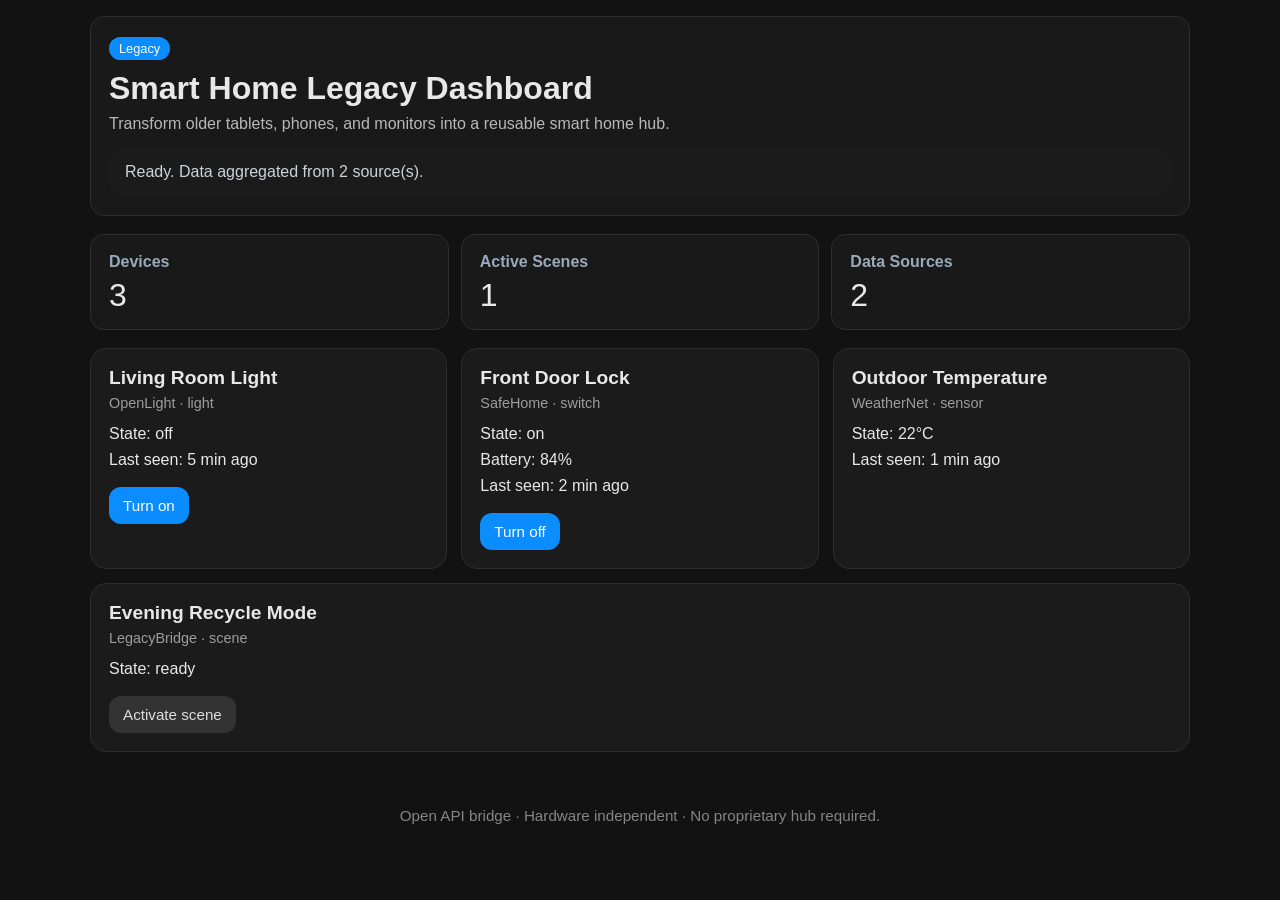
==== index.html @ 0c28c34f "commit" ====
<!DOCTYPE html>
<html lang="en">
<head>
  <meta charset="UTF-8">
  <meta name="viewport" content="width=device-width, initial-scale=1.0">
  <title>Smart Home Legacy Dashboard</title>
  <link rel="stylesheet" href="style.css">
</head>
<body>
  <div class="app-shell">
    <header class="app-header">
      <div class="brand">
        <span class="badge">Legacy</span>
        <h1>Smart Home Legacy Dashboard</h1>
        <p>Transform older tablets, phones, and monitors into a reusable smart home hub.</p>
      </div>
      <div class="status-panel" id="status-panel">Loading data from open device APIs...</div>
    </header>
    <section class="summary-panel" id="summary-panel">
      <div class="summary-card">
        <strong>Devices</strong>
        <span id="device-count">0</span>
      </div>
      <div class="summary-card">
        <strong>Active Scenes</strong>
        <span id="scene-count">0</span>
      </div>
      <div class="summary-card">
        <strong>Data Sources</strong>
        <span id="source-count">0</span>
      </div>
    </section>
    <section class="grid" id="dashboard-grid"></section>
    <footer class="app-footer">
      <p>Open API bridge · Hardware independent · No proprietary hub required.</p>
    </footer>
  </div>
  <script src="script.js"></script>
</body>
</html>
---- style.css ----
/* Smart Home Legacy Dashboard - lightweight, legacy-friendly UI */
html, body {
  margin: 0;
  min-height: 100%;
  font-family: "Segoe UI", Tahoma, Geneva, Verdana, sans-serif;
  background: #121212;
  color: #e8e8e8;
}
body {
  padding: 16px;
}
.app-shell {
  max-width: 1100px;
  margin: 0 auto;
}
.app-header {
  display: block;
  padding: 20px 18px;
  border: 1px solid #2d2d2d;
  border-radius: 14px;
  background: rgba(255,255,255,0.03);
  margin-bottom: 18px;
}
.brand {
  margin-bottom: 12px;
}
.badge {
  display: inline-block;
  background: #0b8cff;
  color: white;
  padding: 4px 10px;
  border-radius: 999px;
  font-size: 0.8rem;
  margin-bottom: 10px;
}
.app-header h1 {
  margin: 0 0 8px;
  font-size: 2rem;
}
.app-header p {
  margin: 0;
  color: #b8b8b8;
  max-width: 760px;
}
.status-panel {
  margin-top: 16px;
  padding: 14px 16px;
  background: #1b1b1b;
  border-radius: 12px;
  color: #cdd2d9;
}
.summary-panel {
  display: flex;
  flex-wrap: wrap;
  gap: 12px;
  margin-bottom: 18px;
}
.summary-card {
  flex: 1 1 180px;
  padding: 18px;
  border-radius: 14px;
  background: rgba(255,255,255,0.03);
  border: 1px solid #2e2e2e;
}
.summary-card strong {
  display: block;
  color: #9ab;
  margin-bottom: 8px;
}
.summary-card span {
  font-size: 2rem;
  line-height: 1;
}
.grid {
  display: flex;
  flex-wrap: wrap;
  gap: 14px;
}
.device-card {
  flex: 1 1 300px;
  min-width: 260px;
  border-radius: 16px;
  background: rgba(255,255,255,0.04);
  border: 1px solid #2d2d2d;
  padding: 18px;
}
.device-card h2 {
  margin: 0 0 6px;
  font-size: 1.2rem;
}
.device-card .meta {
  color: #9d9d9d;
  font-size: 0.9rem;
  margin-bottom: 14px;
}
.device-card .property {
  display: block;
  margin-bottom: 8px;
}
.control-button {
  display: inline-block;
  margin-top: 10px;
  padding: 10px 14px;
  border-radius: 12px;
  border: none;
  background: #0b8cff;
  color: white;
  cursor: pointer;
  text-decoration: none;
  font-size: 0.95rem;
}
.control-button.secondary {
  background: #333;
  color: #ddd;
}
.control-button:disabled {
  opacity: 0.55;
  cursor: default;
}
.app-footer {
  margin-top: 24px;
  padding: 16px;
  color: #858585;
  font-size: 0.95rem;
  text-align: center;
}
@media (max-width: 640px) {
  .summary-panel,
  .grid {
    flex-direction: column;
  }
}
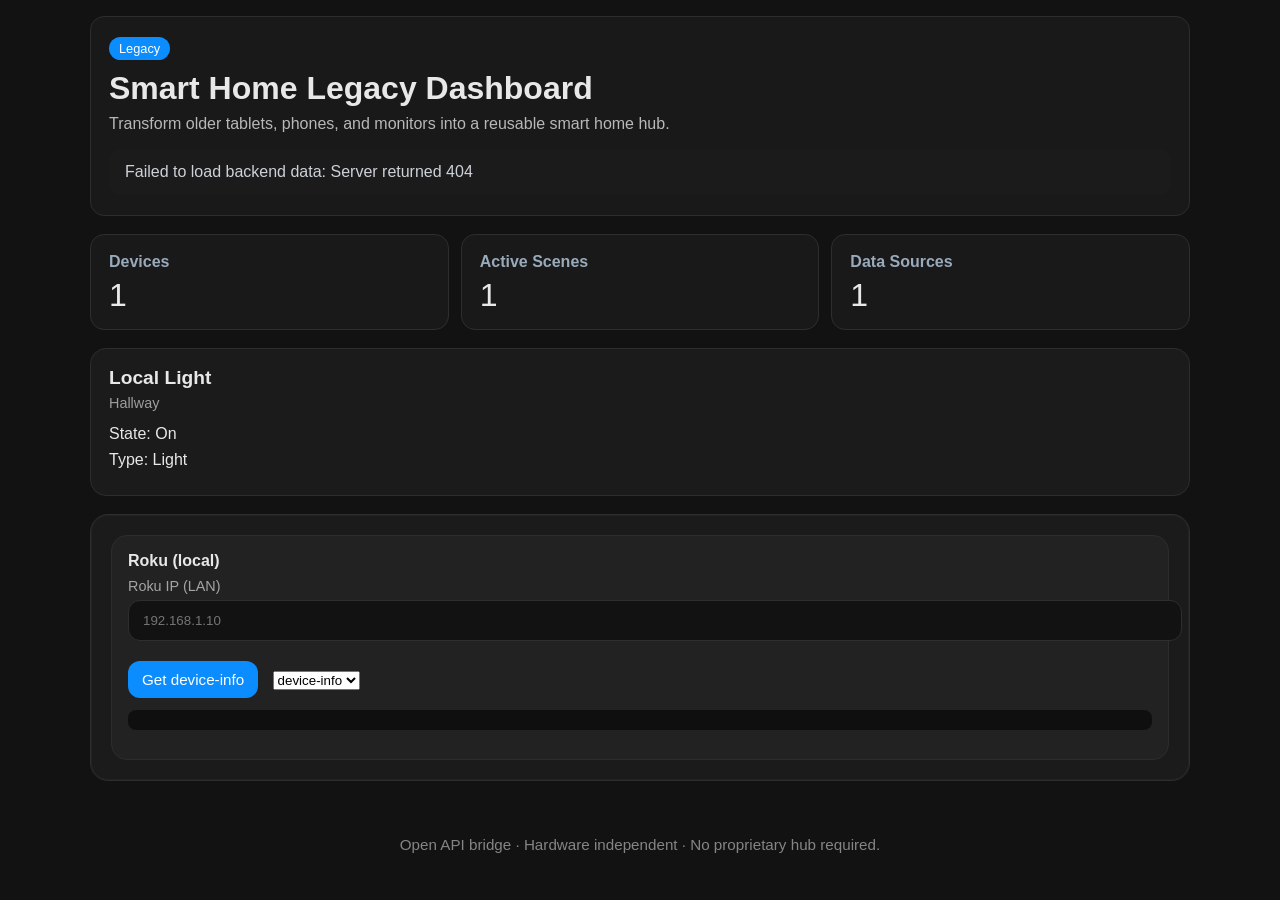
==== commit f6ae2fe5: "roku-1" ====
--- a/index.html
+++ b/index.html
@@ -31,6 +31,23 @@
       </div>
     </section>
     <section class="grid" id="dashboard-grid"></section>
+    <section class="auth-panel" id="roku-panel" style="margin-top:18px;">
+      <div class="profile-card">
+        <strong>Roku (local)</strong>
+        <div class="form-row" style="margin-top:8px;">
+          <label for="roku-ip">Roku IP (LAN)</label>
+          <input id="roku-ip" type="text" placeholder="192.168.1.10" />
+        </div>
+        <div style="margin-top:10px;">
+          <button class="control-button" id="roku-query">Get device-info</button>
+          <select id="roku-path" style="margin-left:10px;">
+            <option value="/query/device-info">device-info</option>
+            <option value="/query/apps">apps</option>
+          </select>
+        </div>
+        <pre id="roku-result" style="white-space:pre-wrap; margin-top:12px; max-height:220px; overflow:auto; background:#0f0f0f; padding:10px; border-radius:8px;"></pre>
+      </div>
+    </section>
     <footer class="app-footer">
       <p>Open API bridge · Hardware independent · No proprietary hub required.</p>
     </footer>
--- a/style.css
+++ b/style.css
@@ -1,3 +1,4 @@
+
 /* Smart Home Legacy Dashboard - lightweight, legacy-friendly UI */
 html, body {
   margin: 0;
@@ -113,9 +114,114 @@
   background: #333;
   color: #ddd;
 }
+.control-button.primary {
+  background: linear-gradient(135deg, #0b8cff, #6d5bff);
+  box-shadow: 0 10px 20px rgba(11, 140, 255, 0.25);
+}
+.control-button.small {
+  padding: 8px 12px;
+  font-size: 0.9rem;
+}
 .control-button:disabled {
   opacity: 0.55;
   cursor: default;
+}
+.hidden {
+  display: none;
+}
+.user-bar {
+  display: flex;
+  justify-content: flex-end;
+  gap: 12px;
+  margin-top: 14px;
+}
+.auth-panel,
+.profile-panel {
+  margin-bottom: 18px;
+  padding: 20px;
+  border-radius: 18px;
+  background: rgba(255, 255, 255, 0.04);
+  border: 1px solid #2d2d2d;
+  box-shadow: inset 0 0 0 1px rgba(255, 255, 255, 0.03);
+}
+.auth-intro h2,
+.profile-header strong {
+  margin: 0 0 8px;
+  font-size: 1.2rem;
+}
+.auth-intro p,
+.profile-header p {
+  margin: 0;
+  color: #b8b8b8;
+}
+.auth-actions {
+  display: grid;
+  gap: 10px;
+  margin: 18px 0;
+}
+.provider-button {
+  width: 100%;
+  padding: 14px 18px;
+  border-radius: 14px;
+  border: none;
+  color: white;
+  cursor: pointer;
+  font-size: 0.95rem;
+  text-align: left;
+}
+.provider-button.google { background: #4285f4; }
+.provider-button.apple { background: #1f1f1f; }
+.provider-button.microsoft { background: #2f2f2f; }
+.email-form {
+  display: grid;
+  gap: 12px;
+}
+.form-row {
+  display: grid;
+  gap: 6px;
+}
+.form-row label {
+  font-size: 0.9rem;
+  color: #a4a4a4;
+}
+.form-row input {
+  width: 100%;
+  padding: 12px 14px;
+  border-radius: 12px;
+  border: 1px solid #2e2e2e;
+  background: #121212;
+  color: #e8e8e8;
+}
+.profile-header {
+  display: flex;
+  justify-content: space-between;
+  align-items: center;
+  gap: 12px;
+  margin-bottom: 20px;
+}
+.profile-details {
+  display: grid;
+  gap: 14px;
+}
+.profile-card {
+  padding: 16px;
+  border-radius: 16px;
+  background: rgba(255, 255, 255, 0.03);
+  border: 1px solid #2d2d2d;
+}
+.connection-list {
+  display: grid;
+  gap: 10px;
+  margin-top: 12px;
+}
+.connection-item {
+  display: flex;
+  justify-content: space-between;
+  align-items: center;
+  gap: 10px;
+  padding: 12px 14px;
+  border-radius: 12px;
+  background: rgba(255,255,255,0.04);
 }
 .app-footer {
   margin-top: 24px;
@@ -126,7 +232,15 @@
 }
 @media (max-width: 640px) {
   .summary-panel,
-  .grid {
+  .grid,
+  .profile-details {
     flex-direction: column;
   }
+  .profile-header {
+    flex-direction: column;
+    align-items: stretch;
+  }
+  .profile-header strong {
+    margin-bottom: 8px;
+  }
 }
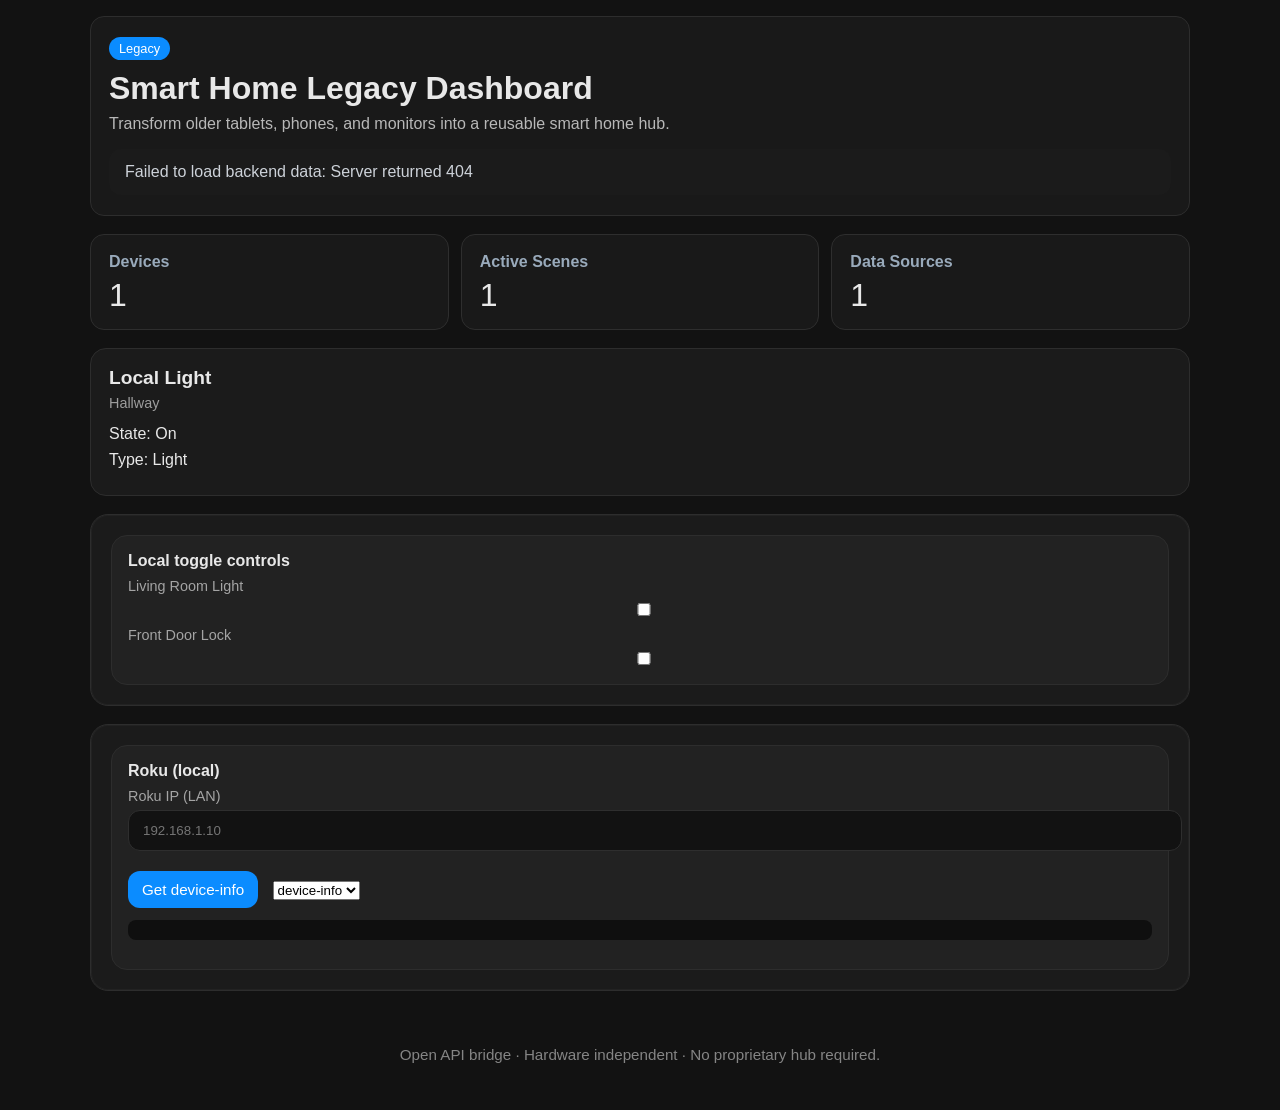
==== commit 51547d81: "commit" ====
--- a/index.html
+++ b/index.html
@@ -31,6 +31,19 @@
       </div>
     </section>
     <section class="grid" id="dashboard-grid"></section>
+    <section class="auth-panel" id="toggle-panel" style="margin-top:18px;">
+      <div class="profile-card">
+        <strong>Local toggle controls</strong>
+        <div class="form-row" style="margin-top:8px;">
+          <label for="toggle-living-room-light">Living Room Light</label>
+          <input id="toggle-living-room-light" type="checkbox" />
+        </div>
+        <div class="form-row" style="margin-top:8px;">
+          <label for="toggle-front-door-lock">Front Door Lock</label>
+          <input id="toggle-front-door-lock" type="checkbox" />
+        </div>
+      </div>
+    </section>
     <section class="auth-panel" id="roku-panel" style="margin-top:18px;">
       <div class="profile-card">
         <strong>Roku (local)</strong>
@@ -54,4 +67,4 @@
   </div>
   <script src="script.js"></script>
 </body>
-</html>+</html>
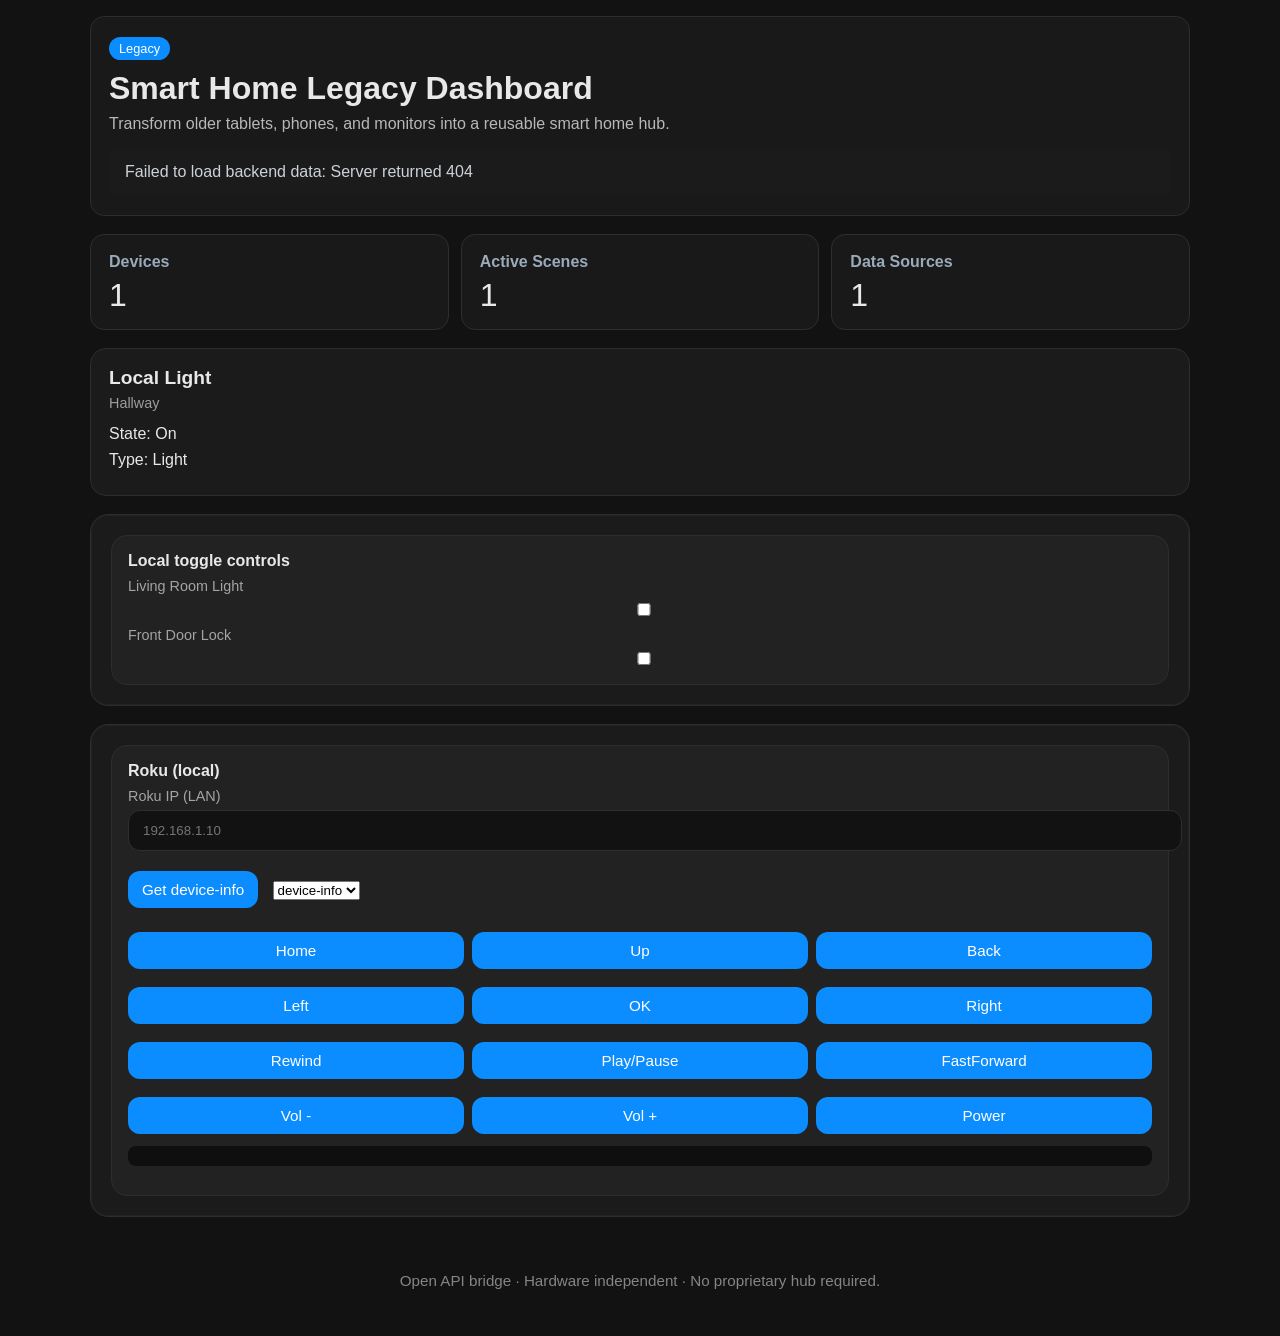
==== commit 0f188e1f: "roku v2" ====
--- a/index.html
+++ b/index.html
@@ -56,7 +56,23 @@
           <select id="roku-path" style="margin-left:10px;">
             <option value="/query/device-info">device-info</option>
             <option value="/query/apps">apps</option>
+            <option value="/query/active-app">active-app</option>
+            <option value="/query/launch-list">launch-list</option>
           </select>
+        </div>
+        <div class="roku-remote-grid" style="margin-top:14px; display:grid; grid-template-columns: repeat(3, minmax(80px, 1fr)); gap:8px; align-items:center;">
+          <button class="control-button" data-roku-key="Home">Home</button>
+          <button class="control-button" data-roku-key="Up">Up</button>
+          <button class="control-button" data-roku-key="Back">Back</button>
+          <button class="control-button" data-roku-key="Left">Left</button>
+          <button class="control-button" data-roku-key="Select">OK</button>
+          <button class="control-button" data-roku-key="Right">Right</button>
+          <button class="control-button" data-roku-key="Rewind">Rewind</button>
+          <button class="control-button" data-roku-key="Play">Play/Pause</button>
+          <button class="control-button" data-roku-key="FastForward">FastForward</button>
+          <button class="control-button" data-roku-key="VolumeDown">Vol -</button>
+          <button class="control-button" data-roku-key="VolumeUp">Vol +</button>
+          <button class="control-button" data-roku-key="Power">Power</button>
         </div>
         <pre id="roku-result" style="white-space:pre-wrap; margin-top:12px; max-height:220px; overflow:auto; background:#0f0f0f; padding:10px; border-radius:8px;"></pre>
       </div>
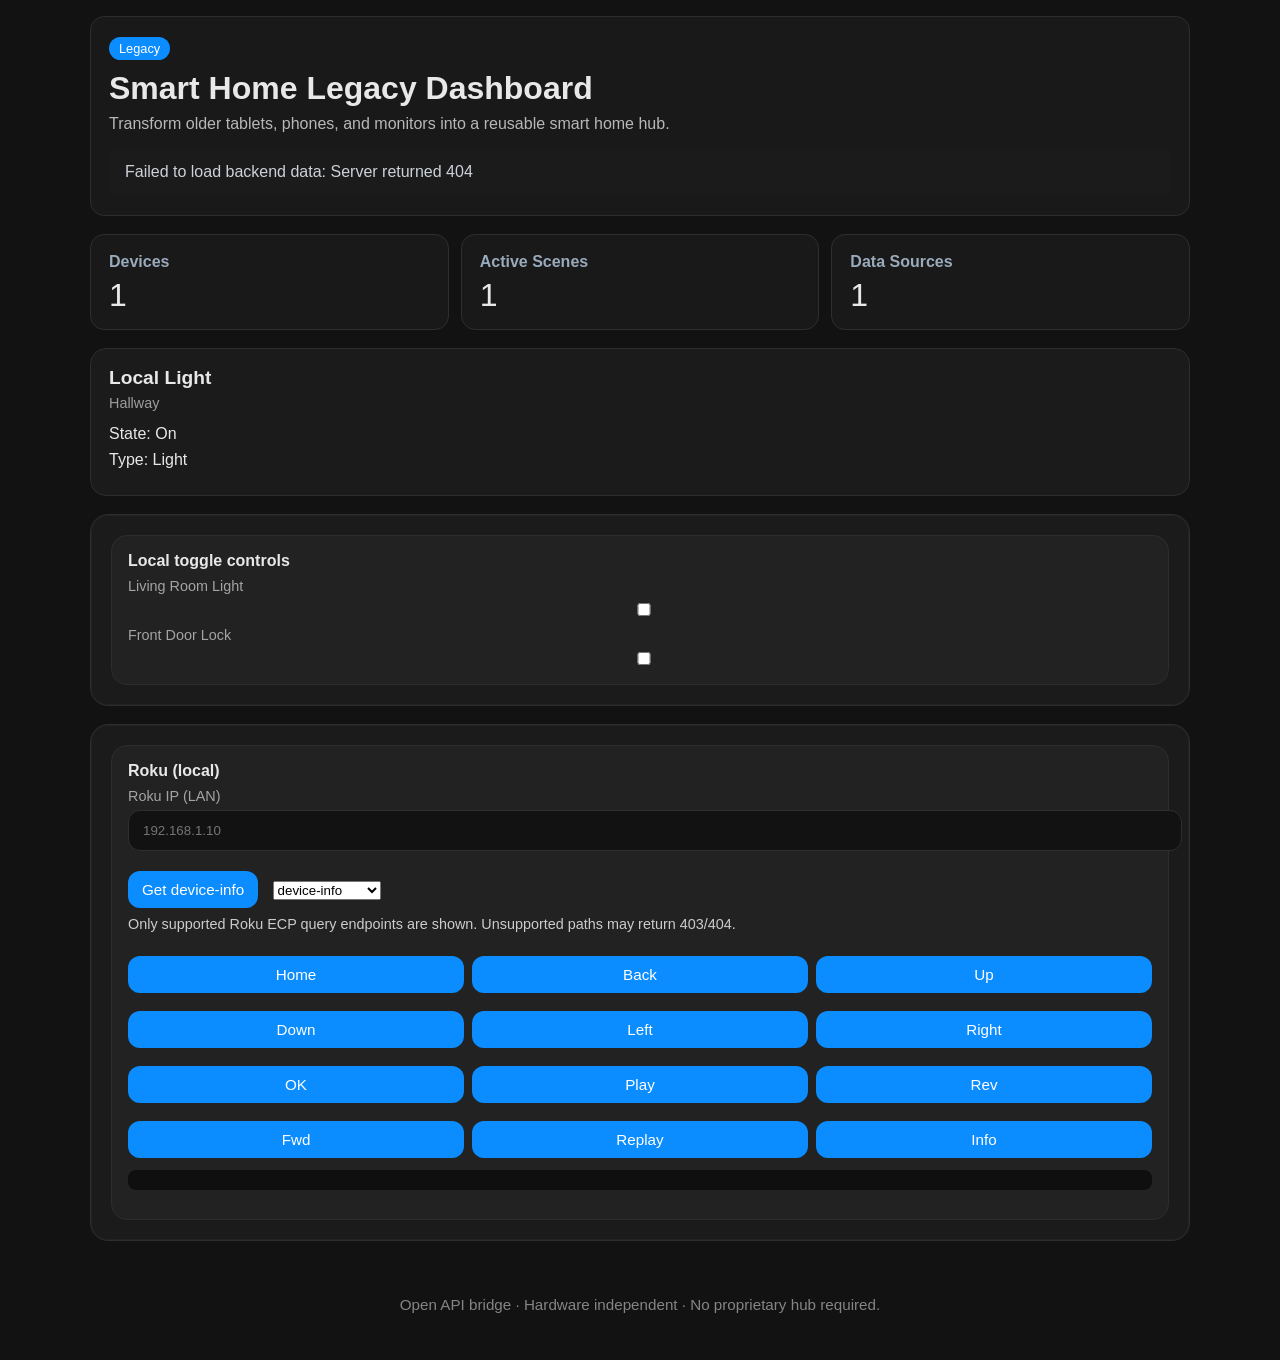
==== commit 45cfae30: "rokurok7" ====
--- a/index.html
+++ b/index.html
@@ -57,22 +57,23 @@
             <option value="/query/device-info">device-info</option>
             <option value="/query/apps">apps</option>
             <option value="/query/active-app">active-app</option>
-            <option value="/query/launch-list">launch-list</option>
+            <option value="/query/available-apps">available-apps</option>
           </select>
         </div>
+        <div style="margin-top:8px; font-size:0.9rem; color:#ccc;">Only supported Roku ECP query endpoints are shown. Unsupported paths may return 403/404.</div>
         <div class="roku-remote-grid" style="margin-top:14px; display:grid; grid-template-columns: repeat(3, minmax(80px, 1fr)); gap:8px; align-items:center;">
           <button class="control-button" data-roku-key="Home">Home</button>
+          <button class="control-button" data-roku-key="Back">Back</button>
           <button class="control-button" data-roku-key="Up">Up</button>
-          <button class="control-button" data-roku-key="Back">Back</button>
+          <button class="control-button" data-roku-key="Down">Down</button>
           <button class="control-button" data-roku-key="Left">Left</button>
+          <button class="control-button" data-roku-key="Right">Right</button>
           <button class="control-button" data-roku-key="Select">OK</button>
-          <button class="control-button" data-roku-key="Right">Right</button>
-          <button class="control-button" data-roku-key="Rewind">Rewind</button>
-          <button class="control-button" data-roku-key="Play">Play/Pause</button>
-          <button class="control-button" data-roku-key="FastForward">FastForward</button>
-          <button class="control-button" data-roku-key="VolumeDown">Vol -</button>
-          <button class="control-button" data-roku-key="VolumeUp">Vol +</button>
-          <button class="control-button" data-roku-key="Power">Power</button>
+          <button class="control-button" data-roku-key="Play">Play</button>
+          <button class="control-button" data-roku-key="Rev">Rev</button>
+          <button class="control-button" data-roku-key="Fwd">Fwd</button>
+          <button class="control-button" data-roku-key="InstantReplay">Replay</button>
+          <button class="control-button" data-roku-key="Info">Info</button>
         </div>
         <pre id="roku-result" style="white-space:pre-wrap; margin-top:12px; max-height:220px; overflow:auto; background:#0f0f0f; padding:10px; border-radius:8px;"></pre>
       </div>
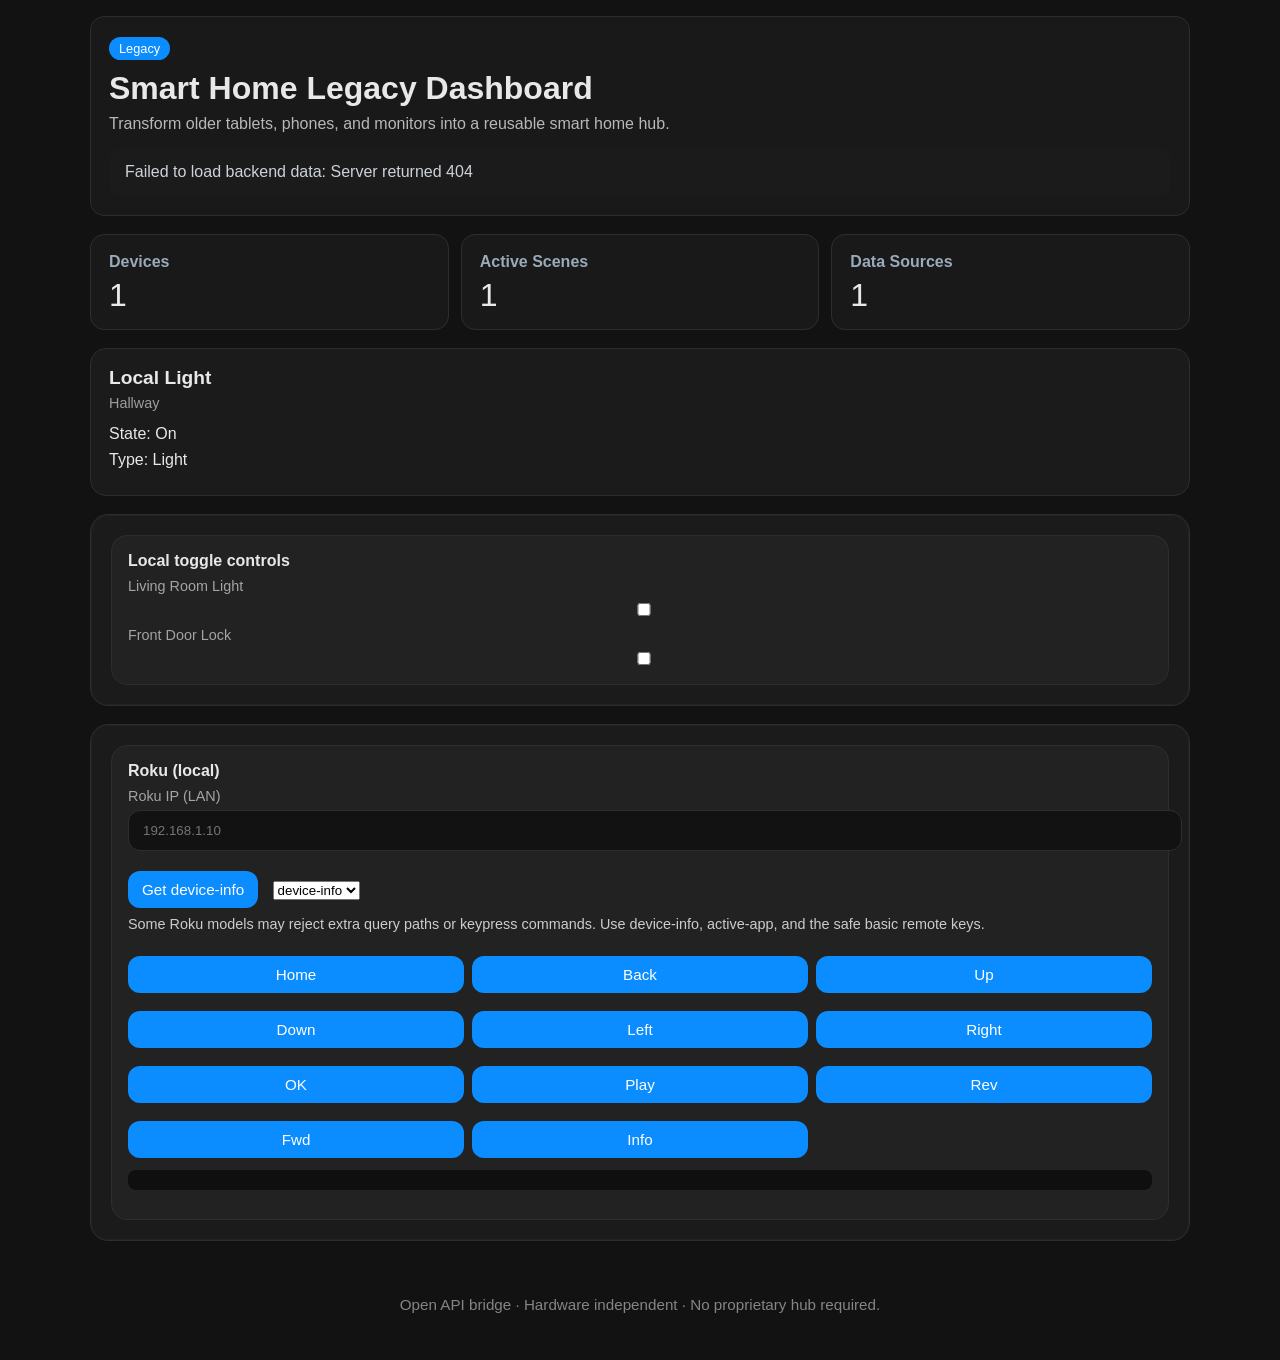
==== commit 5802868d: "commit" ====
--- a/index.html
+++ b/index.html
@@ -55,12 +55,10 @@
           <button class="control-button" id="roku-query">Get device-info</button>
           <select id="roku-path" style="margin-left:10px;">
             <option value="/query/device-info">device-info</option>
-            <option value="/query/apps">apps</option>
             <option value="/query/active-app">active-app</option>
-            <option value="/query/available-apps">available-apps</option>
           </select>
         </div>
-        <div style="margin-top:8px; font-size:0.9rem; color:#ccc;">Only supported Roku ECP query endpoints are shown. Unsupported paths may return 403/404.</div>
+        <div style="margin-top:8px; font-size:0.9rem; color:#ccc;">Some Roku models may reject extra query paths or keypress commands. Use device-info, active-app, and the safe basic remote keys.</div>
         <div class="roku-remote-grid" style="margin-top:14px; display:grid; grid-template-columns: repeat(3, minmax(80px, 1fr)); gap:8px; align-items:center;">
           <button class="control-button" data-roku-key="Home">Home</button>
           <button class="control-button" data-roku-key="Back">Back</button>
@@ -72,7 +70,6 @@
           <button class="control-button" data-roku-key="Play">Play</button>
           <button class="control-button" data-roku-key="Rev">Rev</button>
           <button class="control-button" data-roku-key="Fwd">Fwd</button>
-          <button class="control-button" data-roku-key="InstantReplay">Replay</button>
           <button class="control-button" data-roku-key="Info">Info</button>
         </div>
         <pre id="roku-result" style="white-space:pre-wrap; margin-top:12px; max-height:220px; overflow:auto; background:#0f0f0f; padding:10px; border-radius:8px;"></pre>
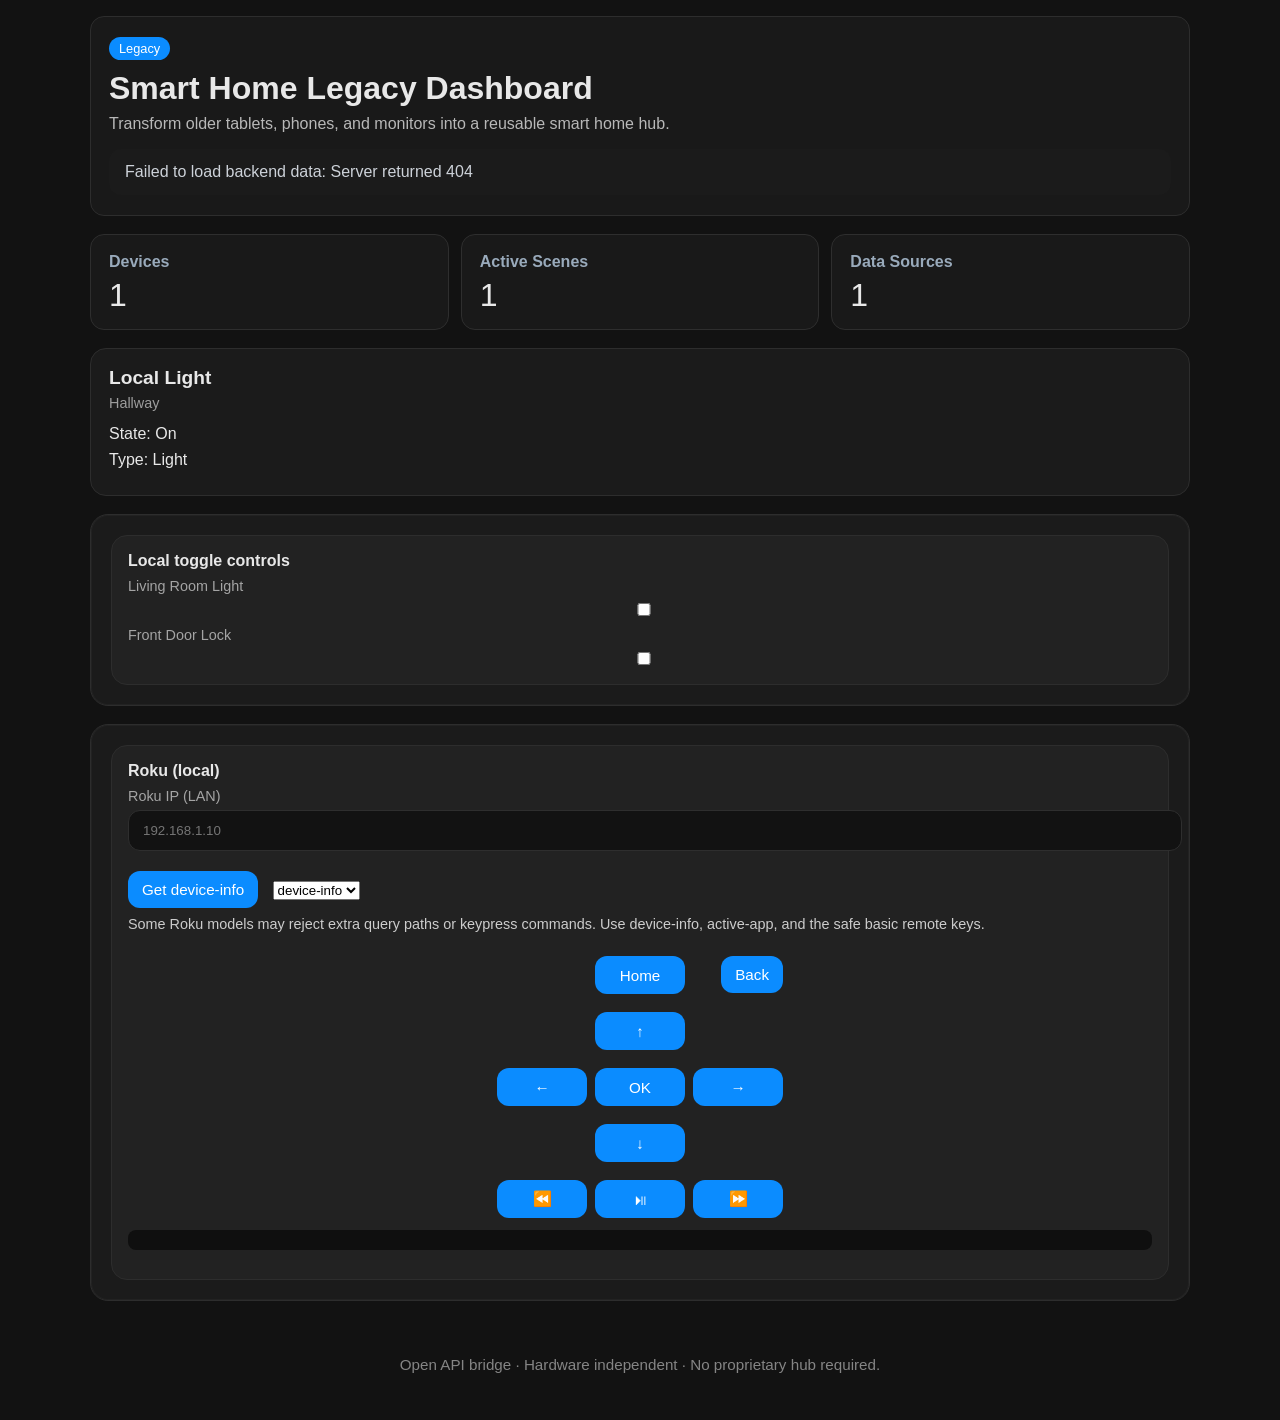
==== commit 886fcb36: "roku.final" ====
--- a/index.html
+++ b/index.html
@@ -59,18 +59,31 @@
           </select>
         </div>
         <div style="margin-top:8px; font-size:0.9rem; color:#ccc;">Some Roku models may reject extra query paths or keypress commands. Use device-info, active-app, and the safe basic remote keys.</div>
-        <div class="roku-remote-grid" style="margin-top:14px; display:grid; grid-template-columns: repeat(3, minmax(80px, 1fr)); gap:8px; align-items:center;">
+        <div class="roku-remote" style="margin-top:14px; display:grid; grid-template-columns: repeat(3, 90px); grid-auto-rows: 48px; gap:8px; justify-content:center;">
+          <!-- Top row: Home and Back -->
+          <div></div>
           <button class="control-button" data-roku-key="Home">Home</button>
-          <button class="control-button" data-roku-key="Back">Back</button>
-          <button class="control-button" data-roku-key="Up">Up</button>
-          <button class="control-button" data-roku-key="Down">Down</button>
-          <button class="control-button" data-roku-key="Left">Left</button>
-          <button class="control-button" data-roku-key="Right">Right</button>
+          <div style="text-align:right;"><button class="control-button" data-roku-key="Back">Back</button></div>
+
+          <!-- D-pad: Up -->
+          <div></div>
+          <button class="control-button" data-roku-key="Up">↑</button>
+          <div></div>
+
+          <!-- D-pad middle row: Left, Select, Right -->
+          <button class="control-button" data-roku-key="Left">←</button>
           <button class="control-button" data-roku-key="Select">OK</button>
-          <button class="control-button" data-roku-key="Play">Play</button>
-          <button class="control-button" data-roku-key="Rev">Rev</button>
-          <button class="control-button" data-roku-key="Fwd">Fwd</button>
-          <button class="control-button" data-roku-key="Info">Info</button>
+          <button class="control-button" data-roku-key="Right">→</button>
+
+          <!-- D-pad: Down -->
+          <div></div>
+          <button class="control-button" data-roku-key="Down">↓</button>
+          <div></div>
+
+          <!-- Playback row -->
+          <button class="control-button" data-roku-key="Rev">⏪</button>
+          <button class="control-button" data-roku-key="Play">⏯</button>
+          <button class="control-button" data-roku-key="Fwd">⏩</button>
         </div>
         <pre id="roku-result" style="white-space:pre-wrap; margin-top:12px; max-height:220px; overflow:auto; background:#0f0f0f; padding:10px; border-radius:8px;"></pre>
       </div>
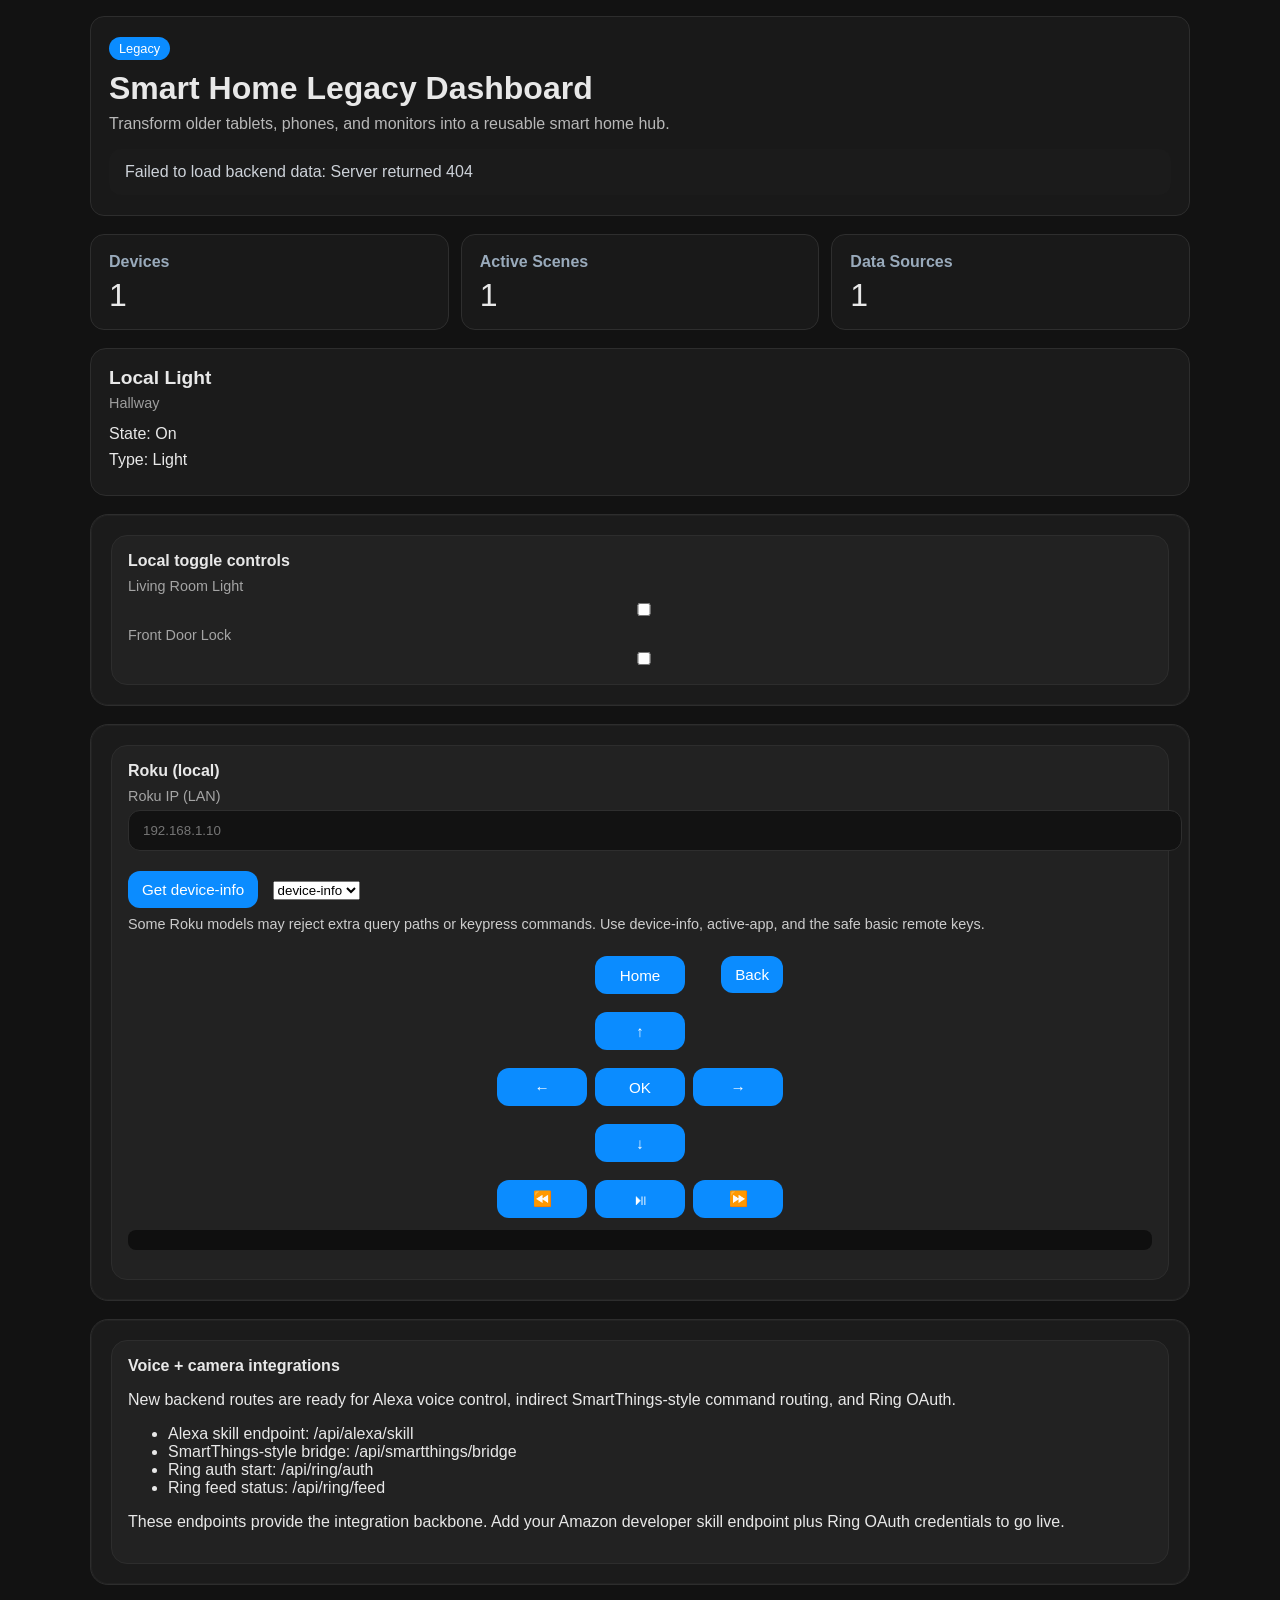
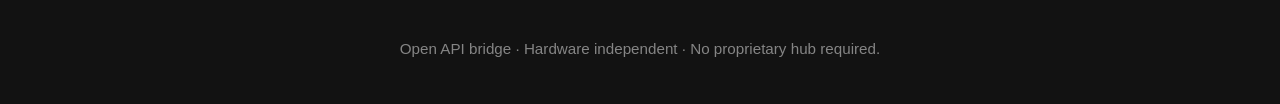
==== commit bf2c8838: "Add Alexa, SmartThings bridge, and Ring integration routes Co-authored-by: Copilot <223556219+Copilo" ====
--- a/index.html
+++ b/index.html
@@ -88,6 +88,19 @@
         <pre id="roku-result" style="white-space:pre-wrap; margin-top:12px; max-height:220px; overflow:auto; background:#0f0f0f; padding:10px; border-radius:8px;"></pre>
       </div>
     </section>
+    <section class="auth-panel" id="voice-panel" style="margin-top:18px;">
+      <div class="profile-card">
+        <strong>Voice + camera integrations</strong>
+        <p>New backend routes are ready for Alexa voice control, indirect SmartThings-style command routing, and Ring OAuth.</p>
+        <ul>
+          <li>Alexa skill endpoint: /api/alexa/skill</li>
+          <li>SmartThings-style bridge: /api/smartthings/bridge</li>
+          <li>Ring auth start: /api/ring/auth</li>
+          <li>Ring feed status: /api/ring/feed</li>
+        </ul>
+        <p>These endpoints provide the integration backbone. Add your Amazon developer skill endpoint plus Ring OAuth credentials to go live.</p>
+      </div>
+    </section>
     <footer class="app-footer">
       <p>Open API bridge · Hardware independent · No proprietary hub required.</p>
     </footer>
